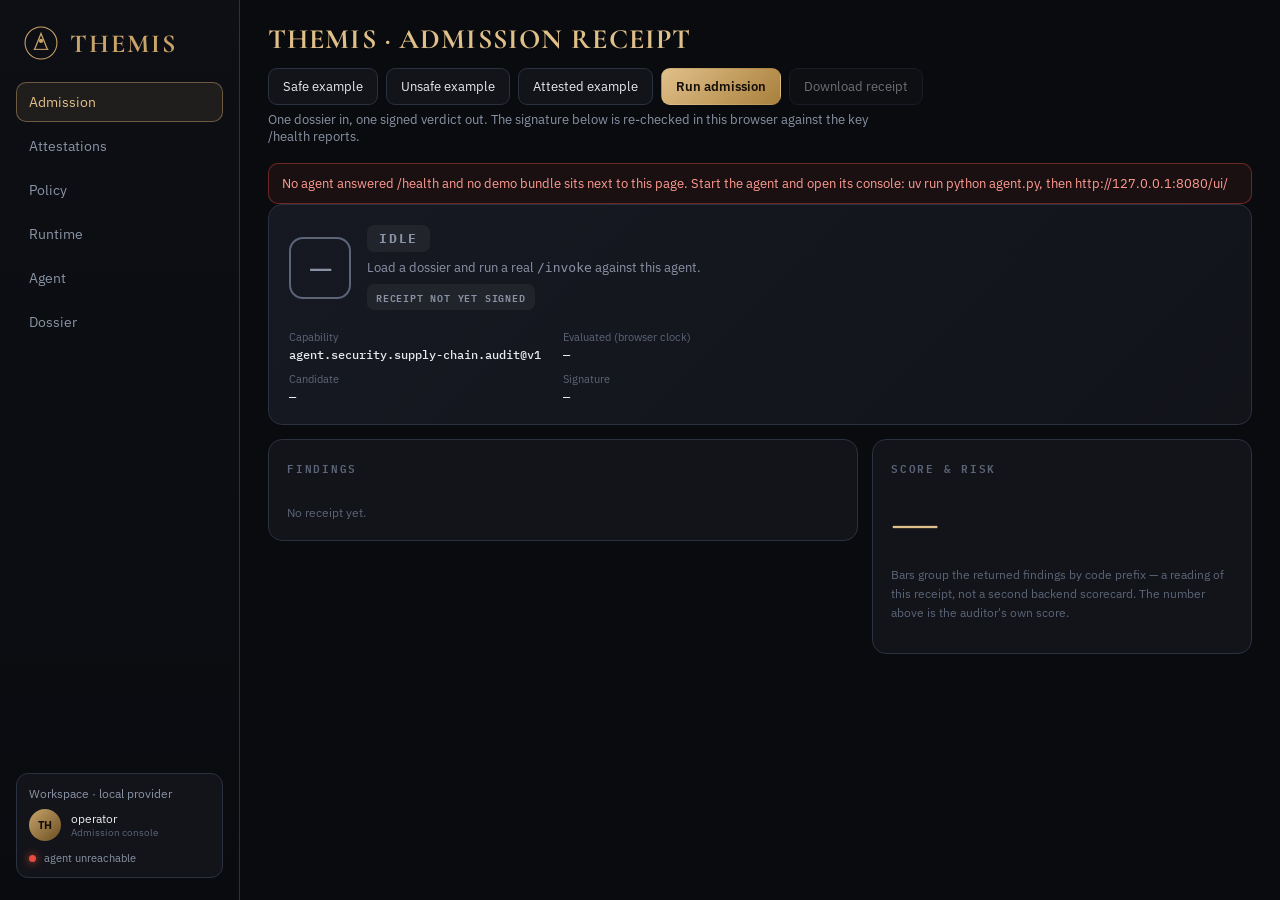
==== ui/index.html @ a74dbf5e "chore(satellite): sync themis from aicom monorepo Auto-generated by scripts/mirror_satellites.sh" ====
<!DOCTYPE html>
<html lang="en">
<head>
<meta charset="UTF-8"/>
<meta name="viewport" content="width=device-width, initial-scale=1.0"/>
<title>THEMIS — Admission console</title>
<meta name="description" content="Operator console for the THEMIS admission gate: run a real /invoke, re-verify the receipt signature in the browser, and read exactly what was cryptographically checked."/>
<link rel="preconnect" href="https://fonts.googleapis.com"/>
<link rel="preconnect" href="https://fonts.gstatic.com" crossorigin/>
<link href="https://fonts.googleapis.com/css2?family=Cormorant+Garamond:wght@600;700&family=IBM+Plex+Sans:wght@400;500;600&family=IBM+Plex+Mono:wght@400;500&display=swap" rel="stylesheet"/>
<style>
:root{
  --bg:#0a0b0f;--panel:#12141a;--panel2:#161922;--line:#2a3140;--ink:#e8eaef;--muted:#8a93a5;--faint:#5c6578;
  --gold:#c9a46a;--gold2:#e0c08a;--approve:#3ddc84;--review:#ffcc33;--reject:#e74c3c;--med:#f0a050;--info:#6fb4ff;
  --serif:"Cormorant Garamond",Georgia,serif;--sans:"IBM Plex Sans",system-ui,sans-serif;--mono:"IBM Plex Mono",ui-monospace,monospace;
}
*{box-sizing:border-box}
html,body{margin:0;height:100%;background:var(--bg);color:var(--ink);font-family:var(--sans)}
body{display:grid;grid-template-columns:240px 1fr;min-height:100vh}
a{color:var(--gold2);text-decoration:none}
button,select,textarea,input{font:inherit}
:focus-visible{outline:2px solid var(--gold2);outline-offset:2px;border-radius:6px}

/* ── sidebar ── */
.side{border-right:1px solid var(--line);background:linear-gradient(180deg,#0d0f14,#0a0b0f);padding:22px 16px;display:flex;flex-direction:column;gap:18px}
.brand{display:flex;align-items:center;gap:12px;padding:4px 8px}
.brand svg{width:34px;height:34px}
.brand b{font-family:var(--serif);font-size:26px;letter-spacing:.08em;color:var(--gold);font-weight:700}
.nav{display:flex;flex-direction:column;gap:4px}
.nav button{display:flex;align-items:center;gap:10px;padding:10px 12px;border-radius:10px;color:var(--muted);
  font-size:14px;border:1px solid transparent;background:none;cursor:pointer;text-align:left;width:100%;transition:.15s}
.nav button:hover{background:rgba(201,164,106,.06);color:var(--ink)}
.nav button[aria-current=page]{border-color:rgba(201,164,106,.45);background:rgba(201,164,106,.1);color:var(--gold2)}
.nav button .n{margin-left:auto;font:500 10px var(--mono);color:var(--faint)}
.nav button[aria-current=page] .n{color:var(--gold)}
.side-foot{margin-top:auto;padding:12px;border:1px solid var(--line);border-radius:12px;background:var(--panel)}
.side-foot .ws{font-size:12px;color:var(--muted);margin-bottom:8px}
.side-foot .user{display:flex;align-items:center;gap:10px}
.avatar{width:32px;height:32px;border-radius:50%;background:linear-gradient(135deg,var(--gold),#6a4e22);display:grid;place-items:center;font-size:11px;font-weight:700;color:#120e08}
.user-meta{font-size:12px}.user-meta small{display:block;color:var(--faint)}
.status{display:flex;align-items:center;gap:8px;margin-top:10px;font-size:11px;color:var(--muted)}
.dot{width:7px;height:7px;border-radius:50%;background:var(--faint);flex:none}
.dot.ok{background:var(--approve);box-shadow:0 0 8px var(--approve)}
.dot.bad{background:var(--reject);box-shadow:0 0 8px var(--reject)}

/* ── main ── */
.main{padding:22px 28px 40px;overflow:auto}
.top{display:flex;justify-content:space-between;align-items:center;gap:12px;margin-bottom:6px;flex-wrap:wrap}
.top h1{margin:0;font-family:var(--serif);font-size:28px;letter-spacing:.04em;color:var(--gold2);font-weight:700}
.lede{margin:0 0 18px;color:var(--muted);font-size:13px;max-width:78ch}
.actions{display:flex;gap:8px;flex-wrap:wrap}
.btn{padding:9px 14px;border-radius:9px;border:1px solid var(--line);background:var(--panel);color:var(--ink);
  font-size:13px;cursor:pointer;transition:.15s}
.btn:hover:not(:disabled){border-color:rgba(201,164,106,.5);background:var(--panel2)}
.btn:disabled{opacity:.45;cursor:not-allowed}
.btn-gold{background:linear-gradient(135deg,var(--gold2),#a9803c);border-color:transparent;color:#140f07;font-weight:600}
.btn-gold:hover:not(:disabled){box-shadow:0 4px 18px rgba(201,164,106,.28)}
.btn.sm{padding:5px 9px;font:500 11px var(--mono);letter-spacing:.04em}

.view[hidden]{display:none}
.grid{display:grid;grid-template-columns:1fr 380px;gap:14px;align-items:start}
.card{border:1px solid var(--line);border-radius:14px;background:var(--panel);padding:18px}
.card h2{margin:0 0 14px;font:600 11px var(--mono);letter-spacing:.16em;text-transform:uppercase;color:var(--faint)}
.card.span{grid-column:1/-1}
.hint{color:var(--faint);font-size:12px;line-height:1.6}
.hint code{font-family:var(--mono);color:var(--gold)}

/* verdict hero */
.receipt{grid-column:1/-1;border:1px solid var(--line);border-radius:14px;background:linear-gradient(135deg,var(--panel2),var(--panel));padding:20px;
  display:flex;justify-content:space-between;gap:20px;flex-wrap:wrap}
.verdict{display:flex;align-items:center;gap:16px}
.shield{width:62px;height:62px;border-radius:14px;border:2px solid var(--faint);display:grid;place-items:center;
  font-size:30px;color:var(--muted);flex:none}
.badge{display:inline-block;padding:5px 12px;border-radius:7px;font:700 13px var(--mono);letter-spacing:.14em;
  background:rgba(255,255,255,.05);color:var(--muted)}
.vsub{margin-top:7px;color:var(--muted);font-size:13px;max-width:52ch}
.meta{display:grid;grid-template-columns:repeat(2,minmax(160px,1fr));gap:10px 22px;font-size:11px;color:var(--faint);align-content:center}
.meta b{display:block;font:500 12px var(--mono);color:var(--ink);margin-top:3px;word-break:break-all}
.sigchip{display:inline-flex;align-items:center;gap:6px;padding:4px 9px;border-radius:7px;font:600 10px var(--mono);letter-spacing:.08em;margin-top:8px}
.sigchip.ok{background:rgba(61,220,132,.12);color:var(--approve)}
.sigchip.wait{background:rgba(111,180,255,.12);color:var(--info)}
.sigchip.na{background:rgba(255,255,255,.05);color:var(--muted)}
.sigchip.bad{background:rgba(231,76,60,.14);color:var(--reject)}

/* findings */
.sevbar{display:flex;gap:6px;flex-wrap:wrap;margin-bottom:12px}
.pill{font:600 10px var(--mono);letter-spacing:.08em;padding:4px 8px;border-radius:6px;background:rgba(255,255,255,.05);color:var(--muted)}
.pill.critical{background:rgba(231,76,60,.14);color:#ff8d80}
.pill.high{background:rgba(240,160,80,.14);color:var(--med)}
.pill.medium{background:rgba(255,204,51,.13);color:var(--review)}
.pill.low{background:rgba(111,180,255,.12);color:var(--info)}
.findings{display:flex;flex-direction:column;gap:9px;max-height:430px;overflow:auto}
.finding{border:1px solid var(--line);border-left-width:3px;border-radius:10px;padding:11px 13px;background:var(--panel2)}
.finding.critical{border-left-color:var(--reject)}
.finding.high{border-left-color:var(--med)}
.finding.medium{border-left-color:var(--review)}
.finding.low{border-left-color:var(--info)}
.finding .row{display:flex;justify-content:space-between;align-items:center;gap:10px;margin-bottom:5px}
.finding .code{font:600 12px var(--mono);color:var(--ink)}
.finding .sev{font:600 9px var(--mono);letter-spacing:.12em;padding:3px 7px;border-radius:5px}
.finding.critical .sev{background:rgba(231,76,60,.16);color:#ff8d80}
.finding.high .sev{background:rgba(240,160,80,.16);color:var(--med)}
.finding.medium .sev{background:rgba(255,204,51,.14);color:var(--review)}
.finding.low .sev{background:rgba(111,180,255,.14);color:var(--info)}
.finding p{margin:0;color:var(--muted);font-size:13px}
.finding .rem{margin-top:7px;font-size:12.5px;color:var(--ink)}
.finding .rem b{display:block;font:600 9px var(--mono);letter-spacing:.12em;color:var(--gold);margin-bottom:2px}
.finding .asi{display:flex;gap:5px;flex-wrap:wrap;margin-top:8px}
.finding .asi span{font:500 9px var(--mono);padding:3px 6px;border-radius:5px;background:rgba(255,85,119,.1);color:#ff8fa6}

/* score */
.big{font-family:var(--serif);font-size:58px;line-height:1;color:var(--gold2)}
.tier{margin:6px 0 16px;font-size:13px;color:var(--muted)}
.bar-row{margin-bottom:11px}
.bar-row .lab{display:flex;justify-content:space-between;font-size:11.5px;color:var(--muted);margin-bottom:5px}
.track{height:5px;border-radius:3px;background:rgba(255,255,255,.06);overflow:hidden}
.fill{height:100%;background:linear-gradient(90deg,var(--gold),var(--gold2))}

/* proof matrix */
.proof{display:flex;flex-direction:column;gap:2px}
.prow{display:grid;grid-template-columns:1fr auto;gap:14px;align-items:center;padding:11px 2px;border-bottom:1px solid rgba(255,255,255,.05)}
.prow:last-child{border-bottom:0}
.prow .k{font-size:13px}
.prow .k small{display:block;color:var(--faint);font-size:11.5px;margin-top:2px;max-width:60ch}
.prow .v{font:600 12px var(--mono);text-align:right;white-space:nowrap}
.v.yes{color:var(--approve)} .v.no{color:var(--reject)} .v.na{color:var(--faint)} .v.num{color:var(--ink)}
.digest{display:flex;align-items:center;gap:8px;margin-top:14px;padding:10px 12px;border:1px solid var(--line);
  border-radius:10px;background:var(--panel2)}
.digest code{flex:1;min-width:0;font:500 11px var(--mono);color:var(--gold2);overflow:hidden;text-overflow:ellipsis;white-space:nowrap}

/* tables */
table{width:100%;border-collapse:collapse;font-size:13px}
th,td{text-align:left;padding:9px 10px;border-bottom:1px solid rgba(255,255,255,.05)}
th{font:600 9.5px var(--mono);letter-spacing:.14em;text-transform:uppercase;color:var(--faint)}
td.mono{font-family:var(--mono);font-size:12px}
td.right{text-align:right;font-family:var(--mono);font-size:12px}
tr:last-child td{border-bottom:0}
.ok{color:var(--approve)} .warn{color:var(--review)} .bad{color:var(--reject)} .dim{color:var(--faint)}

/* composer */
textarea{width:100%;min-height:340px;resize:vertical;border:1px solid var(--line);border-radius:10px;
  background:#0b0d12;color:var(--ink);font-family:var(--mono);font-size:12px;line-height:1.55;padding:12px}
.row2{display:flex;gap:10px;align-items:center;flex-wrap:wrap;margin-top:10px}
pre.out{margin:0;padding:12px;border-radius:10px;border:1px solid var(--line);background:#0b0d12;
  font-family:var(--mono);font-size:11.5px;line-height:1.6;color:var(--muted);overflow:auto;max-height:300px;white-space:pre-wrap;word-break:break-all}
.err{margin-top:14px;padding:11px 13px;border:1px solid rgba(231,76,60,.4);border-radius:10px;
  background:rgba(231,76,60,.08);color:#ff9c92;font-size:13px}
.demo{margin-bottom:14px;padding:11px 13px;border:1px solid rgba(201,164,106,.4);border-radius:10px;
  background:rgba(201,164,106,.07);color:var(--gold2);font-size:13px;line-height:1.6}
.demo b{color:var(--gold)}
.demo code{font-family:var(--mono);font-size:12px}
select{padding:8px 10px;border-radius:9px;border:1px solid var(--line);background:var(--panel);color:var(--ink);font-size:13px}
.kbd{font:500 10px var(--mono);border:1px solid var(--line);border-radius:5px;padding:2px 5px;color:var(--faint)}

@media(max-width:1100px){ .grid{grid-template-columns:1fr} }
@media(max-width:820px){
  body{grid-template-columns:1fr}
  .side{flex-direction:row;align-items:center;flex-wrap:wrap;border-right:0;border-bottom:1px solid var(--line);padding:12px}
  .nav{flex-direction:row;flex-wrap:wrap;gap:4px}
  .nav button{padding:8px 10px;font-size:12.5px}
  .nav button .n{display:none}
  .side-foot{margin:0;width:100%}
  .main{padding:16px}
  .meta{grid-template-columns:1fr}
}
</style>
</head>
<body>
<aside class="side">
  <div class="brand">
    <svg viewBox="0 0 64 64" aria-hidden="true">
      <circle cx="32" cy="32" r="30" fill="none" stroke="#c9a46a" stroke-width="2"/>
      <path d="M20 44 L32 14 L44 44" fill="none" stroke="#c9a46a" stroke-width="2.5"/>
      <circle cx="32" cy="28" r="4" fill="#c9a46a"/>
      <path d="M18 44 H46" stroke="#c9a46a" stroke-width="2"/>
    </svg>
    <b>THEMIS</b>
  </div>
  <!-- Every entry below is backed by data this agent actually returns. -->
  <nav class="nav" id="nav" aria-label="Console sections">
    <button type="button" data-view="admission" aria-current="page">Admission<span class="n" id="n-admission"></span></button>
    <button type="button" data-view="attestations">Attestations<span class="n" id="n-attest"></span></button>
    <button type="button" data-view="policy">Policy<span class="n" id="n-policy"></span></button>
    <button type="button" data-view="runtime">Runtime<span class="n" id="n-runtime"></span></button>
    <button type="button" data-view="agent">Agent<span class="n" id="n-agent"></span></button>
    <button type="button" data-view="dossier">Dossier</button>
  </nav>
  <div class="side-foot">
    <div class="ws">Workspace · local provider</div>
    <div class="user">
      <div class="avatar">TH</div>
      <div class="user-meta">operator<small>Admission console</small></div>
    </div>
    <div class="status"><span class="dot" id="health-dot"></span><span id="health-label">checking…</span></div>
  </div>
</aside>

<main class="main">
  <div class="top">
    <h1 id="view-title">THEMIS · ADMISSION RECEIPT</h1>
    <div class="actions">
      <button class="btn" id="btn-safe" type="button">Safe example</button>
      <button class="btn" id="btn-unsafe" type="button">Unsafe example</button>
      <button class="btn" id="btn-attested" type="button">Attested example</button>
      <button class="btn btn-gold" id="btn-run" type="button">Run admission</button>
      <button class="btn" id="btn-dl" type="button" disabled>Download receipt</button>
    </div>
  </div>
  <p class="lede" id="view-lede"></p>
  <div class="demo" id="demo" hidden></div>
  <div class="err" id="err" hidden></div>

  <!-- ─────────── admission ─────────── -->
  <section class="view grid" id="view-admission">
    <div class="receipt">
      <div class="verdict">
        <div class="shield" id="shield">—</div>
        <div>
          <div class="badge" id="decision-badge">IDLE</div>
          <div class="vsub" id="subtitle">Load a dossier and run a real <code>/invoke</code> against this agent.</div>
          <div class="sigchip na" id="sigchip">RECEIPT NOT YET SIGNED</div>
        </div>
      </div>
      <div class="meta">
        <div>Capability<b id="m-cap">agent.security.supply-chain.audit@v1</b></div>
        <div>Evaluated (browser clock)<b id="m-ts">—</b></div>
        <div>Candidate<b id="m-cand">—</b></div>
        <div>Signature<b id="m-sig">—</b></div>
      </div>
    </div>
    <section class="card">
      <h2>Findings</h2>
      <div class="sevbar" id="sevbar"></div>
      <div class="findings" id="findings"><div class="hint">No receipt yet.</div></div>
    </section>
    <section class="card">
      <h2>Score &amp; risk</h2>
      <div class="big" id="score">—</div>
      <div class="tier" id="tier"></div>
      <div class="bars" id="bars"></div>
      <p class="hint">Bars group the returned findings by code prefix — a reading of this receipt, not a second
        backend scorecard. The number above is the auditor's own score.</p>
    </section>
  </section>

  <!-- ─────────── attestations ─────────── -->
  <section class="view grid" id="view-attestations" hidden>
    <section class="card span">
      <h2>What was cryptographically verified</h2>
      <div class="proof" id="proof"><div class="hint">Run admission to populate.</div></div>
      <div class="digest" id="digest-row" hidden>
        <span class="hint" style="white-space:nowrap">declaration digest</span>
        <code id="perm-digest">—</code>
        <span class="pill" id="digest-match"></span>
        <button class="btn sm" id="btn-copy-digest" type="button">COPY</button>
      </div>
    </section>
    <section class="card span">
      <h2>Proof vs prose</h2>
      <p class="hint">
        A URL is a claim. A URL with a digest identifies an artifact. A URL with a digest <em>and</em> a signature is
        a claim someone put their key behind — the only one of the three this gate can check without fetching
        anything. Unsigned evidence and an unsigned permission declaration are declarations, and this panel says so
        rather than rendering them as green ticks.
      </p>
      <table id="evidence-table"><thead><tr><th>Evidence kind</th><th>Digest-bound</th><th>Attested</th><th>Issuer</th></tr></thead><tbody></tbody></table>
    </section>
  </section>

  <!-- ─────────── policy ─────────── -->
  <section class="view grid" id="view-policy" hidden>
    <section class="card span">
      <h2>Effective procurement policy</h2>
      <p class="hint">Read from the dossier you submitted — this is the buyer's policy the verdict was measured
        against, not a server-side default.</p>
      <table id="policy-table"><thead><tr><th>Requirement</th><th>Value</th><th>Outcome</th></tr></thead><tbody></tbody></table>
    </section>
    <section class="card span">
      <h2>Declared permissions</h2>
      <table id="perm-table"><thead><tr><th>Permission</th><th>Declared</th><th>Contradicted at runtime</th></tr></thead><tbody></tbody></table>
    </section>
  </section>

  <!-- ─────────── runtime ─────────── -->
  <section class="view grid" id="view-runtime" hidden>
    <section class="card">
      <h2>Metis advisory</h2>
      <div class="proof" id="metis-proof"><div class="hint">No verdict yet.</div></div>
      <div class="row2">
        <button class="btn sm" id="btn-poll" type="button" disabled>POLL NOW</button>
        <span class="hint" id="poll-note">A pending job is polled automatically until it settles.</span>
      </div>
    </section>
    <section class="card">
      <h2>Observer statement builder</h2>
      <p class="hint">The exact canonical bytes an observer signs to contradict one declared permission. Bound to
        the declaration digest, so a fixed declaration retires old reports.</p>
      <div class="row2">
        <select id="violation-permission" aria-label="Permission to contradict"></select>
        <button class="btn sm" id="btn-copy-statement" type="button">COPY BYTES</button>
      </div>
      <pre class="out" id="violation-statement">Run admission first.</pre>
    </section>
  </section>

  <!-- ─────────── agent ─────────── -->
  <section class="view grid" id="view-agent" hidden>
    <section class="card span">
      <h2>Provider identity and runtime</h2>
      <div class="proof" id="agent-proof"><div class="hint">Loading /health…</div></div>
    </section>
  </section>

  <!-- ─────────── dossier ─────────── -->
  <section class="view grid" id="view-dossier" hidden>
    <section class="card">
      <h2>Invoke envelope</h2>
      <textarea id="payload" spellcheck="false" aria-label="Invoke envelope JSON"></textarea>
      <div class="row2">
        <button class="btn btn-gold" id="btn-run2" type="button">Evaluate</button>
        <span class="hint">POST same-origin <code>/invoke</code> · <span class="kbd">⌘/Ctrl + Enter</span></span>
      </div>
    </section>
    <section class="card">
      <h2>Raw receipt</h2>
      <pre class="out" id="raw">Nothing submitted yet.</pre>
    </section>
  </section>
</main>

<script>
const $ = (id) => document.getElementById(id);
const state = { result: null, raw: null, sig: null, sent: null, health: null, digest: null,
                pollTimer: null, literalResult: null, literalSent: null, demo: null };

const PERMISSIONS = [
  "execute_code", "access_secrets", "spend_money",
  "write_external_systems", "unrestricted_network", "read_personal_data",
];
const SEV_W = { critical: 40, high: 22, medium: 10, low: 4 };
const SEV_ORDER = ["critical", "high", "medium", "low"];
const AREA = {
  transport: "Security controls", schema: "Security controls", identity: "Security controls",
  permissions: "Safety controls", data: "Safety controls",
  evidence: "Evidence & transparency", verification: "Evidence & transparency",
  economy: "Operational controls", policy: "Operational controls",
};

const VIEWS = {
  admission: ["THEMIS · ADMISSION RECEIPT", "One dossier in, one signed verdict out. The signature below is re-checked in this browser against the key /health reports."],
  attestations: ["ATTESTATIONS", "What the gate verified with cryptography, separated from what the candidate merely declared."],
  policy: ["POLICY", "The buyer's procurement policy carried in the dossier, and how the candidate measured against it."],
  runtime: ["RUNTIME", "Asynchronous Metis advisory, and the statement an observer signs when a declaration turns out to be false."],
  agent: ["AGENT", "Provider identity, Metis wiring, and whether this deployment can safely run more than one replica."],
  dossier: ["DOSSIER", "The exact envelope POSTed to /invoke, and the raw receipt it returned."],
};

/* ── canonical JSON, matching the signer's json.dumps(sort_keys, separators=(',',':')) ──
   Numbers are kept as the literal text they arrived as. Python prints a float
   as 20.0 where JSON.stringify prints 20, and re-canonicalising through
   JSON.parse loses exactly that distinction — which is enough to make a
   perfectly valid signature look broken. */
function num(literal) { return { __n: literal }; }

function canonical(value) {
  if (value === null || typeof value === "boolean" || typeof value === "number") return JSON.stringify(value);
  if (typeof value === "string") return JSON.stringify(value);
  if (Array.isArray(value)) return "[" + value.map(canonical).join(",") + "]";
  if (typeof value === "object" && typeof value.__n === "string") return value.__n;
  const keys = Object.keys(value).sort();
  return "{" + keys.map((k) => JSON.stringify(k) + ":" + canonical(value[k])).join(",") + "}";
}

/* Minimal JSON reader that preserves number literals; everything else behaves
   like JSON.parse. Used only for signature re-checking. */
function parseKeepNumbers(text) {
  let i = 0;
  const ws = () => { while (i < text.length && " \t\n\r".includes(text[i])) i++; };
  const fail = (what) => { throw new SyntaxError(`${what} at ${i}`); };
  function value() {
    ws();
    const c = text[i];
    if (c === "{") {
      i++; const out = {}; ws();
      if (text[i] === "}") { i++; return out; }
      for (;;) {
        ws();
        if (text[i] !== '"') fail("expected key");
        const key = string();
        ws();
        if (text[i] !== ":") fail("expected colon");
        i++;
        out[key] = value();
        ws();
        if (text[i] === ",") { i++; continue; }
        if (text[i] === "}") { i++; return out; }
        fail("expected , or }");
      }
    }
    if (c === "[") {
      i++; const out = []; ws();
      if (text[i] === "]") { i++; return out; }
      for (;;) {
        out.push(value());
        ws();
        if (text[i] === ",") { i++; continue; }
        if (text[i] === "]") { i++; return out; }
        fail("expected , or ]");
      }
    }
    if (c === '"') return string();
    if (text.startsWith("true", i)) { i += 4; return true; }
    if (text.startsWith("false", i)) { i += 5; return false; }
    if (text.startsWith("null", i)) { i += 4; return null; }
    const start = i;
    if (text[i] === "-") i++;
    while (i < text.length && "0123456789.eE+-".includes(text[i])) i++;
    if (i === start) fail("unexpected token");
    return num(text.slice(start, i));
  }
  function string() {
    const start = i;
    i++;
    while (i < text.length) {
      if (text[i] === "\\") { i += 2; continue; }
      if (text[i] === '"') { i++; return JSON.parse(text.slice(start, i)); }
      i++;
    }
    fail("unterminated string");
  }
  const out = value();
  ws();
  if (i !== text.length) fail("trailing data");
  return out;
}

async function sha256Hex(text) {
  const digest = await crypto.subtle.digest("SHA-256", new TextEncoder().encode(text));
  return [...new Uint8Array(digest)].map((b) => b.toString(16).padStart(2, "0")).join("");
}

function b64ToBytes(value) {
  const raw = atob(value);
  return Uint8Array.from(raw, (c) => c.charCodeAt(0));
}

/* Re-check the receipt the way the Hub does: Ed25519 over the canonical
   {capability_id, product_id, input_sha256, result}. A browser without Ed25519
   in WebCrypto says so instead of showing a scary red state. */
async function verifyReceipt() {
  const chip = $("sigchip");
  const setChip = (cls, text) => { chip.className = "sigchip " + cls; chip.textContent = text; };
  if (!state.sig || !state.literalSent || !state.literalResult || !state.health?.provider_pubkey) {
    setChip("na", "RECEIPT NOT YET SIGNED");
    return;
  }
  setChip("wait", "RE-CHECKING SIGNATURE…");
  try {
    const inputSha = await sha256Hex(canonical(state.literalSent.input));
    const message = canonical({
      capability_id: state.sent.capability_id,
      product_id: state.sent.product_id,
      input_sha256: inputSha,
      result: state.literalResult,
    });
    const key = await crypto.subtle.importKey(
      "raw", b64ToBytes(state.health.provider_pubkey), { name: "Ed25519" }, false, ["verify"]
    );
    const ok = await crypto.subtle.verify(
      "Ed25519", key, b64ToBytes(state.sig), new TextEncoder().encode(message)
    );
    if (ok) setChip("ok", "SIGNATURE VERIFIED IN BROWSER");
    else setChip("bad", "SIGNATURE DID NOT VERIFY");
  } catch (e) {
    setChip("na", "LOCAL RE-CHECK UNAVAILABLE");
  }
}

/* ── rendering ── */
function tone(decision) {
  if (decision === "approve") return { color: "var(--approve)", mark: "✓" };
  if (decision === "review") return { color: "var(--review)", mark: "?" };
  if (decision === "reject") return { color: "var(--reject)", mark: "✕" };
  return { color: "var(--muted)", mark: "—" };
}

function row(parent, label, value, cls, note) {
  const el = document.createElement("div");
  el.className = "prow";
  const k = document.createElement("div");
  k.className = "k";
  k.textContent = label;
  if (note) { const s = document.createElement("small"); s.textContent = note; k.appendChild(s); }
  const v = document.createElement("div");
  v.className = "v " + (cls || "num");
  v.textContent = value;
  el.append(k, v);
  parent.appendChild(el);
  return el;
}

function clear(node) { while (node.firstChild) node.removeChild(node.firstChild); }

function renderFindings(findings) {
  const counts = Object.fromEntries(SEV_ORDER.map((s) => [s, 0]));
  for (const f of findings) counts[f.severity] = (counts[f.severity] || 0) + 1;
  const bar = $("sevbar");
  clear(bar);
  const total = document.createElement("span");
  total.className = "pill";
  total.textContent = findings.length ? `${findings.length} TOTAL` : "NO FINDINGS";
  bar.appendChild(total);
  for (const sev of SEV_ORDER) {
    if (!counts[sev]) continue;
    const p = document.createElement("span");
    p.className = "pill " + sev;
    p.textContent = `${counts[sev]} ${sev.toUpperCase()}`;
    bar.appendChild(p);
  }

  const host = $("findings");
  clear(host);
  if (!findings.length) {
    const hint = document.createElement("div");
    hint.className = "hint";
    hint.textContent = "Clean dossier — deterministic policy satisfied.";
    host.appendChild(hint);
    return;
  }
  for (const f of findings) {
    const el = document.createElement("div");
    el.className = "finding " + (f.severity || "low");
    const head = document.createElement("div");
    head.className = "row";
    const code = document.createElement("span");
    code.className = "code";
    code.textContent = f.code || "";
    const sev = document.createElement("span");
    sev.className = "sev";
    sev.textContent = String(f.severity || "").toUpperCase();
    head.append(code, sev);
    const msg = document.createElement("p");
    msg.textContent = f.message || "";
    el.append(head, msg);
    if (f.remediation) {
      const rem = document.createElement("div");
      rem.className = "rem";
      const b = document.createElement("b");
      b.textContent = "REMEDIATION";
      rem.append(b, document.createTextNode(f.remediation));
      el.appendChild(rem);
    }
    if (Array.isArray(f.owasp) && f.owasp.length) {
      const asi = document.createElement("div");
      asi.className = "asi";
      for (const code of f.owasp) {
        const s = document.createElement("span");
        s.textContent = code;
        asi.appendChild(s);
      }
      el.appendChild(asi);
    }
    host.appendChild(el);
  }
}

function renderBars(findings) {
  const caps = { "Security controls": 40, "Safety controls": 30, "Evidence & transparency": 20, "Operational controls": 10 };
  const lost = Object.fromEntries(Object.keys(caps).map((k) => [k, 0]));
  for (const f of findings) {
    const area = AREA[String(f.code || "").split(".")[0]] || "Operational controls";
    lost[area] += SEV_W[f.severity] || 4;
  }
  const host = $("bars");
  clear(host);
  for (const [label, cap] of Object.entries(caps)) {
    const score = Math.max(0, cap - lost[label]);
    const wrap = document.createElement("div");
    wrap.className = "bar-row";
    const lab = document.createElement("div");
    lab.className = "lab";
    const l = document.createElement("span"); l.textContent = label;
    const n = document.createElement("span"); n.textContent = `${score}/${cap}`;
    lab.append(l, n);
    const track = document.createElement("div");
    track.className = "track";
    const fill = document.createElement("div");
    fill.className = "fill";
    fill.style.width = Math.round((score / cap) * 100) + "%";
    track.appendChild(fill);
    wrap.append(lab, track);
    host.appendChild(wrap);
  }
}

async function renderAttestations() {
  const host = $("proof");
  clear(host);
  const a = state.result?.attestations;
  if (!a) {
    const hint = document.createElement("div");
    hint.className = "hint";
    hint.textContent = "This receipt carries no attestation block — the agent predates it.";
    host.appendChild(hint);
    $("digest-row").hidden = true;
    return;
  }
  const declared = a.evidence_declared || 0;
  const verified = a.evidence_verified || 0;
  row(host, "Evidence references declared", String(declared), "num");
  row(host, "Evidence attestations verified", `${verified} / ${declared}`,
      verified ? "yes" : (declared ? "no" : "na"),
      verified ? "Signed over {kind, sha256, statement, url} and checked offline." :
                 "Nothing was signed — these are references, not proof.");
  row(host, "Counted toward the evidence floor", (a.evidence_counted_kinds || []).join(", ") || "none",
      (a.evidence_counted_kinds || []).length ? "yes" : "no",
      "Only digest-bound artifacts count; decorative links do not.");
  row(host, "Independent issuer", a.evidence_independently_attested ? "yes" : "no",
      a.evidence_independently_attested ? "yes" : "na",
      "An issuer other than the candidate's own provider key.");
  row(host, "Permission declaration signed", a.permissions_signed ? "yes" : "no",
      a.permissions_signed ? "yes" : "na",
      a.permissions_signed ? "" : "Unsigned: the publisher can still deny it later.");
  if (a.permissions_signed) {
    row(host, "Declaration signature valid", a.permissions_signature_valid ? "yes" : "no",
        a.permissions_signature_valid ? "yes" : "no");
    row(host, "Bound to provider_pubkey", a.permissions_bound_to_provider_key ? "yes" : "no",
        a.permissions_bound_to_provider_key ? "yes" : "no",
        "Signed by the same identity the manifest publishes.");
  }
  const contradicting = a.runtime_violations_contradicting || [];
  row(host, "Runtime reports verified", String(a.runtime_violations_verified || 0),
      a.runtime_violations_verified ? "no" : "na");
  row(host, "Declaration contradicted", contradicting.join(", ") || "no",
      contradicting.length ? "no" : "yes",
      contradicting.length ? "Independent observers reported behaviour the declaration denies." :
                             "No observer has contradicted this declaration.");

  /* The digest is also a self-check on this panel's canonicalizer. */
  $("digest-row").hidden = false;
  $("perm-digest").textContent = a.permissions_sha256 || "—";
  const match = $("digest-match");
  const perms = state.sent?.input?.permissions || {};
  const full = Object.fromEntries([...PERMISSIONS, "human_approval_for_high_impact"]
    .map((name) => [name, Boolean(perms[name])]));
  state.digest = await sha256Hex(canonical(full));
  if (!a.permissions_sha256) { match.textContent = ""; match.className = "pill"; }
  else if (state.digest === a.permissions_sha256) { match.textContent = "MATCHES RECEIPT"; match.className = "pill low"; }
  else { match.textContent = "LOCAL DIGEST DIFFERS"; match.className = "pill critical"; }

  const body = $("evidence-table").querySelector("tbody");
  clear(body);
  const items = state.sent?.input?.evidence || [];
  if (!items.length) {
    const tr = document.createElement("tr");
    const td = document.createElement("td");
    td.colSpan = 4; td.className = "dim"; td.textContent = "No evidence submitted.";
    tr.appendChild(td); body.appendChild(tr);
  }
  for (const item of items) {
    const tr = document.createElement("tr");
    const cells = [
      [item.kind || "—", "mono"],
      [item.sha256 ? "yes" : "no", item.sha256 ? "ok" : "bad"],
      [item.attestation ? "yes" : "no", item.attestation ? "ok" : "warn"],
      [item.attestation ? `${String(item.attestation.issuer).slice(0, 14)}…` : "—", "mono dim"],
    ];
    for (const [text, cls] of cells) {
      const td = document.createElement("td");
      td.className = cls;
      td.textContent = text;
      tr.appendChild(td);
    }
    body.appendChild(tr);
  }
}

function renderPolicy() {
  const body = $("policy-table").querySelector("tbody");
  clear(body);
  const policy = state.sent?.input?.policy || {};
  const result = state.result || {};
  const codes = new Set((result.findings || []).map((f) => f.code));
  const rows = [
    ["Minimum score", policy.minimum_score ?? 80,
      result.score === undefined ? "" : (result.score >= (policy.minimum_score ?? 80) ? "met" : "below floor")],
    ["Minimum evidence types", policy.minimum_evidence_count ?? 2,
      codes.has("evidence.insufficient") ? "not met" : "met"],
    ["Max price per call (USD)", policy.max_price_per_call_usd ?? "—",
      codes.has("economy.unit_price_exceeds_policy") ? "exceeded" : "met"],
    ["Max monthly cost (USD)", policy.max_monthly_cost_usd ?? "—",
      codes.has("economy.monthly_cost_exceeds_budget") ? "exceeded" : "met"],
    ["Require HTTPS", policy.require_https === false ? "no" : "yes",
      codes.has("transport.https_required") || codes.has("transport.invoke_url_invalid") ? "violated" : "met"],
    ["Require provider key", policy.require_provider_key === false ? "no" : "yes",
      codes.has("identity.provider_key_invalid") ? "violated" : "met"],
    ["Require Metis declaration", policy.require_metis_declaration ? "yes" : "no",
      codes.has("verification.metis_not_declared") ? "violated" : "met"],
    ["Require evidence digests", policy.require_evidence_digests === false ? "no" : "yes (default)", ""],
    ["Require evidence attestation", policy.require_evidence_attestation ? "yes" : "no", ""],
    ["Require independent attestation", policy.require_independent_attestation ? "yes" : "no", ""],
    ["Require signed permissions", policy.require_permission_attestation ? "yes" : "no", ""],
    ["Observers needed to contradict", policy.runtime_violation_min_reporters ?? "2 (default)", ""],
    ["Approved publishers", (policy.approved_publishers || []).join(", ") || "any",
      codes.has("identity.publisher_not_approved") ? "not approved" : ""],
  ];
  for (const [label, value, outcome] of rows) {
    const tr = document.createElement("tr");
    const a = document.createElement("td"); a.textContent = label;
    const b = document.createElement("td"); b.className = "right"; b.textContent = String(value);
    const c = document.createElement("td");
    c.className = "right " + (/exceed|violated|not met|below|not approved/.test(outcome) ? "bad" : outcome ? "ok" : "dim");
    c.textContent = outcome || "—";
    tr.append(a, b, c);
    body.appendChild(tr);
  }

  const perms = $("perm-table").querySelector("tbody");
  clear(perms);
  const declared = state.sent?.input?.permissions || {};
  const contradicted = new Set(state.result?.attestations?.runtime_violations_contradicting || []);
  for (const name of [...PERMISSIONS, "human_approval_for_high_impact"]) {
    const tr = document.createElement("tr");
    const a = document.createElement("td"); a.className = "mono"; a.textContent = name;
    const b = document.createElement("td");
    b.className = "right " + (declared[name] ? "warn" : "dim");
    b.textContent = declared[name] ? "true" : "false";
    const c = document.createElement("td");
    c.className = "right " + (contradicted.has(name) ? "bad" : "dim");
    c.textContent = contradicted.has(name) ? "contradicted" : "—";
    tr.append(a, b, c);
    perms.appendChild(tr);
  }
}

function renderMetis() {
  const host = $("metis-proof");
  clear(host);
  const metis = state.result?.metis;
  if (!metis) {
    const hint = document.createElement("div");
    hint.className = "hint";
    hint.textContent = "No verdict yet.";
    host.appendChild(hint);
    $("btn-poll").disabled = true;
    return;
  }
  const status = String(metis.status || "—");
  const pending = status === "pending" || status === "running";
  row(host, "Status", status.toUpperCase(), pending ? "num" : (status === "completed" ? "yes" : "na"));
  if (metis.reason) row(host, "Reason", String(metis.reason), "na");
  if (metis.verification_id) row(host, "Verification id", String(metis.verification_id), "num");
  if (metis.verify_score !== undefined && metis.verify_score !== null) {
    row(host, "Verify score", String(metis.verify_score), "num");
  }
  if (metis.assessment_verified !== undefined) {
    row(host, "Assessment verified", metis.assessment_verified ? "yes" : "no",
        metis.assessment_verified ? "yes" : "no");
  }
  row(host, "Overrides the verdict", "never", "na",
      "Metis is advisory by construction — the signed decision stands on deterministic policy.");
  $("btn-poll").disabled = !metis.poll_url;
  $("poll-note").textContent = metis.poll_url
    ? (pending ? "Pending — polled automatically until it settles." : "Settled; poll again to re-read.")
    : "This verdict carries no poll URL (Metis was not requested or is not configured).";
  if (pending && metis.poll_url) schedulePoll(metis.poll_url);
}

function schedulePoll(url) {
  clearTimeout(state.pollTimer);
  state.pollTimer = setTimeout(() => pollMetis(url), 2500);
}

async function pollMetis(url) {
  try {
    const r = await fetch(url);
    const j = await r.json();
    const metis = j?.result?.metis;
    if (metis && state.result) {
      state.result.metis = metis;
      renderMetis();
      updateCounters();
    }
  } catch (_) { /* a poll failure is not a receipt failure */ }
}

async function renderViolationStatement() {
  const out = $("violation-statement");
  const select = $("violation-permission");
  if (!select.options.length) {
    for (const name of PERMISSIONS) {
      const option = document.createElement("option");
      option.value = name; option.textContent = name;
      select.appendChild(option);
    }
  }
  const digest = state.result?.attestations?.permissions_sha256 || state.digest;
  const candidate = state.sent?.input?.candidate;
  if (!digest || !candidate) { out.textContent = "Run admission first."; return; }
  out.textContent = canonical({
    capability_id: candidate.capability_id,
    permission: select.value,
    permissions_sha256: digest,
    product_id: candidate.product_id,
    statement: "aimarket.violation.v1",
  });
}

function renderAgent() {
  const host = $("agent-proof");
  clear(host);
  const h = state.health;
  if (!h) {
    const hint = document.createElement("div");
    hint.className = "hint";
    hint.textContent = "Agent unreachable.";
    host.appendChild(hint);
    return;
  }
  row(host, "Agent", `${h.agent} · ${h.kind}`, "num");
  row(host, "Capability", "agent.security.supply-chain.audit@v1", "num");
  row(host, "Provider public key", h.provider_pubkey || "—", "num",
      "The key this console re-checks every receipt against.");
  row(host, "Metis configured", h.metis_configured ? "yes" : "no", h.metis_configured ? "yes" : "na",
      h.metis_configured ? "" : "Advisory verification is off; verdicts are unaffected.");
  row(host, "Metis job store", String(h.metis_job_store || "—"), "num");
  row(host, "Safe behind a load balancer", h.metis_job_store_shared ? "yes" : "no",
      h.metis_job_store_shared ? "yes" : "no",
      h.metis_job_store_shared
        ? "Any replica can answer any poll."
        : "Per-process store: a poll routed to another replica would 404. Set METIS_JOB_DB for a shared store.");
}

function updateCounters() {
  const r = state.result;
  $("n-admission").textContent = r ? String((r.findings || []).length) : "";
  const a = r?.attestations;
  $("n-attest").textContent = a ? `${a.evidence_verified || 0}/${a.evidence_declared || 0}` : "";
  $("n-policy").textContent = r ? String(r.score ?? "") : "";
  $("n-runtime").textContent = r?.metis?.status ? String(r.metis.status).slice(0, 4) : "";
  $("n-agent").textContent = state.health ? (state.health.metis_job_store_shared ? "ha" : "1×") : "";
}

async function renderAll() {
  const r = state.result;
  if (!r) return;
  const t = tone(r.decision);
  $("shield").textContent = t.mark;
  $("shield").style.color = t.color;
  $("shield").style.borderColor = t.color;
  const badge = $("decision-badge");
  badge.textContent = String(r.decision || "—").toUpperCase();
  badge.style.background = `color-mix(in srgb, ${t.color} 18%, transparent)`;
  badge.style.color = t.color;
  $("subtitle").textContent = r.decision === "approve"
    ? "Signed approve — the candidate may proceed toward listing; publishing stays an explicit operator action."
    : r.decision === "review"
      ? "Signed review — route to a human queue; Metis may advise but never decides."
      : "Signed reject — fail closed. Nothing is listed.";
  $("score").textContent = `${r.score ?? "—"}/100`;
  const tier = $("tier");
  clear(tier);
  tier.append(document.createTextNode("Risk tier · "));
  const b = document.createElement("b");
  b.style.color = t.color;
  b.textContent = String(r.risk_tier || "—").toUpperCase();
  tier.appendChild(b);
  $("m-ts").textContent = new Date().toISOString().replace("T", " ").replace(/\.\d+Z$/, " UTC");
  $("m-cand").textContent = r.candidate?.capability_id || "—";
  $("m-sig").textContent = state.sig ? `${state.sig.slice(0, 18)}…` : "—";

  renderFindings(r.findings || []);
  renderBars(r.findings || []);
  await renderAttestations();
  renderPolicy();
  renderMetis();
  await renderViolationStatement();
  updateCounters();
  $("raw").textContent = JSON.stringify(state.raw, null, 2);
  $("btn-dl").disabled = false;
  await verifyReceipt();
}

/* ── static demo ──────────────────────────────────────────────────────────────
   Published next to the landing page, this console has no agent behind it. It
   then loads receipts that a real agent signed, and re-checks those signatures
   in the browser exactly as it would live — the one thing a mock-up cannot do. */
async function loadDemoBundle() {
  const r = await fetch("receipts.json", { cache: "no-cache" });
  if (!r.ok) throw new Error(`no demo bundle (${r.status})`);
  const bundle = await r.json();
  if (!bundle || !Array.isArray(bundle.scenarios) || !bundle.scenarios.length) {
    throw new Error("demo bundle is empty");
  }
  return bundle;
}

function enterDemoMode(bundle) {
  state.demo = bundle;
  state.health = { ok: true, ...(bundle.agent || {}), provider_pubkey: bundle.provider_pubkey };
  $("health-dot").className = "dot ok";
  $("health-label").textContent = "static demo · signed receipts";
  const note = $("demo");
  note.hidden = false;
  clear(note);
  const strong = document.createElement("b");
  strong.textContent = "Static demo. ";
  note.appendChild(strong);
  note.appendChild(document.createTextNode(
    "There is no agent behind this page, so nothing is submitted. The receipts below were signed by a "
    + "real THEMIS run and their signatures are re-checked in your browser against the bundled provider "
    + "key. To evaluate your own dossier, run the agent and open its console: "
  ));
  const code = document.createElement("code");
  code.textContent = "uv run python agent.py → http://127.0.0.1:8080/ui/";
  note.appendChild(code);

  $("btn-run").hidden = true;
  $("btn-run2").hidden = true;
  const buttons = { "btn-safe": "safe", "btn-unsafe": "unsafe", "btn-attested": "attested" };
  for (const [id, wanted] of Object.entries(buttons)) {
    const button = $(id);
    const scenario = bundle.scenarios.find((s) => s.id === wanted);
    if (!scenario) { button.hidden = true; continue; }
    button.textContent = scenario.label || wanted;
    button.onclick = () => showScenario(scenario);
  }
  renderAgent();
  showScenario(bundle.scenarios[0]);
}

async function showScenario(scenario) {
  $("err").hidden = true;
  state.raw = JSON.parse(scenario.receipt_text);
  state.result = state.raw.result;
  state.sent = JSON.parse(scenario.submitted_text);
  state.sig = scenario.signature;
  try {
    state.literalResult = parseKeepNumbers(scenario.receipt_text).result;
    state.literalSent = parseKeepNumbers(scenario.submitted_text);
  } catch (_) {
    state.literalResult = null;
    state.literalSent = null;
  }
  $("payload").value = JSON.stringify(state.sent, null, 2);
  $("payload").readOnly = true;
  await renderAll();
}

/* ── actions ── */
function showError(message) {
  const box = $("err");
  box.hidden = false;
  box.textContent = message;
}

async function loadExample(name) {
  const r = await fetch(`/examples/${name}`);
  if (!r.ok) throw new Error(`example ${name} unavailable (${r.status})`);
  $("payload").value = JSON.stringify(await r.json(), null, 2);
}

async function run() {
  $("err").hidden = true;
  clearTimeout(state.pollTimer);
  let body;
  try {
    body = JSON.parse($("payload").value);
  } catch (e) {
    showError(`Invalid JSON: ${e.message}`);
    setView("dossier");
    return;
  }
  for (const id of ["btn-run", "btn-run2"]) $(id).disabled = true;
  try {
    const r = await fetch("/invoke", {
      method: "POST",
      headers: { "Content-Type": "application/json" },
      body: JSON.stringify(body),
    });
    const sig = r.headers.get("X-Provider-Signature");
    const text = await r.text();
    const j = JSON.parse(text);
    if (!r.ok) throw new Error(j.detail || `HTTP ${r.status}`);
    state.result = j.result;
    state.raw = j;
    state.sig = sig;
    state.sent = body;
    // Kept alongside the parsed copies purely so the signature can be re-checked
    // against the bytes that were actually signed.
    try {
      state.literalResult = parseKeepNumbers(text).result;
      state.literalSent = parseKeepNumbers($("payload").value);
    } catch (_) {
      state.literalResult = null;
      state.literalSent = null;
    }
    await renderAll();
  } catch (e) {
    showError(String(e.message || e));
  } finally {
    for (const id of ["btn-run", "btn-run2"]) $(id).disabled = false;
  }
}

function download() {
  if (!state.raw) return;
  const blob = new Blob(
    [JSON.stringify({ receipt: state.raw, signature: state.sig, submitted: state.sent }, null, 2)],
    { type: "application/json" }
  );
  const a = document.createElement("a");
  a.href = URL.createObjectURL(blob);
  a.download = `themis-admission-${state.result?.decision || "receipt"}.json`;
  a.click();
  URL.revokeObjectURL(a.href);
}

async function copyText(text, button) {
  try { await navigator.clipboard.writeText(text); } catch { return; }
  const old = button.textContent;
  button.textContent = "COPIED";
  setTimeout(() => { button.textContent = old; }, 1400);
}

function setView(name) {
  for (const button of $("nav").querySelectorAll("button")) {
    const on = button.dataset.view === name;
    if (on) button.setAttribute("aria-current", "page");
    else button.removeAttribute("aria-current");
  }
  for (const section of document.querySelectorAll(".view")) {
    section.hidden = section.id !== `view-${name}`;
  }
  const [title, lede] = VIEWS[name] || VIEWS.admission;
  $("view-title").textContent = title;
  $("view-lede").textContent = lede;
  location.hash = name;
}

async function checkHealth() {
  try {
    const r = await fetch("/health");
    state.health = await r.json();
    $("health-dot").className = "dot " + (state.health.ok ? "ok" : "bad");
    $("health-label").textContent = state.health.ok
      ? `healthy · ${state.health.metis_job_store_shared ? "shared" : "single-replica"} job store`
      : "agent unhealthy";
  } catch {
    state.health = null;
    $("health-dot").className = "dot bad";
    $("health-label").textContent = "agent unreachable";
  }
  renderAgent();
  updateCounters();
}

$("nav").addEventListener("click", (e) => {
  const button = e.target.closest("button[data-view]");
  if (button) setView(button.dataset.view);
});
$("btn-safe").onclick = () => loadExample("safe_candidate.json").catch((e) => showError(e.message));
$("btn-unsafe").onclick = () => loadExample("unsafe_candidate.json").catch((e) => showError(e.message));
$("btn-attested").onclick = () => loadExample("attested_candidate.json").catch((e) => showError(e.message));
$("btn-run").onclick = run;
$("btn-run2").onclick = run;
$("btn-dl").onclick = download;
$("btn-poll").onclick = () => {
  const url = state.result?.metis?.poll_url;
  if (url) pollMetis(url);
};
$("btn-copy-digest").onclick = (e) => copyText($("perm-digest").textContent, e.currentTarget);
$("btn-copy-statement").onclick = (e) => copyText($("violation-statement").textContent, e.currentTarget);
$("violation-permission").onchange = renderViolationStatement;
$("payload").addEventListener("keydown", (e) => {
  if ((e.metaKey || e.ctrlKey) && e.key === "Enter") { e.preventDefault(); run(); }
});
addEventListener("hashchange", () => {
  const name = location.hash.replace("#", "");
  if (VIEWS[name]) setView(name);
});

/* Opened from disk, `fetch("/examples/…")` cannot resolve a root-relative URL and
   the browser reports "Failed to parse URL" — true, and useless. This console is
   a client of the running agent, so say that instead. */
function servedByAgent() {
  return location.protocol === "http:" || location.protocol === "https:";
}

function showOfflineNotice() {
  const port = 8080;
  showError(
    "This console is a client of the running agent, and it was opened as a local file "
    + `(${location.protocol}) — so it cannot reach /health, /examples or /invoke. `
    + `Start the agent and open it from there: uv run python agent.py, then http://127.0.0.1:${port}/ui/`
  );
  for (const id of ["btn-safe", "btn-unsafe", "btn-attested", "btn-run", "btn-run2", "btn-dl", "btn-poll"]) {
    const el = $(id);
    if (el) el.disabled = true;
  }
  $("health-dot").className = "dot bad";
  $("health-label").textContent = "not served by the agent";
  $("payload").value = "";
  $("payload").placeholder = "Serve this console from the agent to load a dossier.";
}

(async () => {
  setView(VIEWS[location.hash.replace("#", "")] ? location.hash.replace("#", "") : "admission");
  if (!servedByAgent()) { showOfflineNotice(); return; }

  const live = await fetch("/health").then((r) => (r.ok ? r.json() : null)).catch(() => null);
  if (!live) {
    // Not served by an agent, but perhaps published beside a receipt bundle.
    try {
      enterDemoMode(await loadDemoBundle());
      return;
    } catch (_) {
      await checkHealth();
      showError(
        "No agent answered /health and no demo bundle sits next to this page. "
        + "Start the agent and open its console: uv run python agent.py, then http://127.0.0.1:8080/ui/"
      );
      return;
    }
  }
  state.health = live;
  $("health-dot").className = "dot " + (live.ok ? "ok" : "bad");
  $("health-label").textContent = live.ok
    ? `healthy · ${live.metis_job_store_shared ? "shared" : "single-replica"} job store`
    : "agent unhealthy";
  renderAgent();
  updateCounters();

  const demo = new URLSearchParams(location.search).get("demo");
  try {
    const example = demo === "unsafe" || demo === "reject" ? "unsafe_candidate.json"
      : demo === "attested" ? "attested_candidate.json" : "safe_candidate.json";
    await loadExample(example);
  } catch (e) {
    showError(String(e.message || e));
  }
  // An operator console must not submit anything on its own; ?demo= is the
  // deliberate exception used for gallery screenshots.
  if (demo) await run();
})();
</script>
</body>
</html>
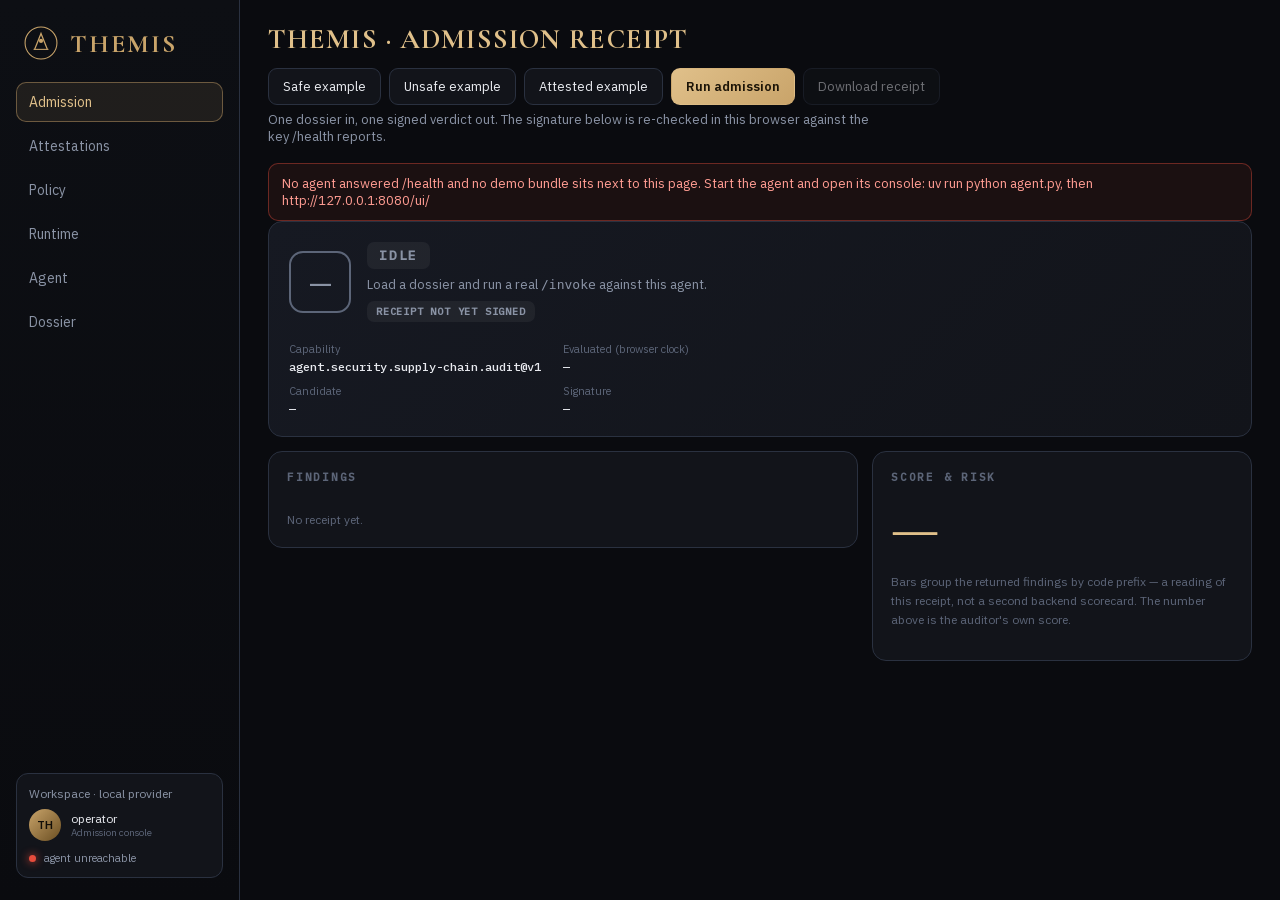
==== commit d05ee767: "chore(satellite): sync themis from aicom monorepo Auto-generated by scripts/mirror_satellites.sh" ====
--- a/ui/index.html
+++ b/ui/index.html
@@ -5,9 +5,7 @@
 <meta name="viewport" content="width=device-width, initial-scale=1.0"/>
 <title>THEMIS — Admission console</title>
 <meta name="description" content="Operator console for the THEMIS admission gate: run a real /invoke, re-verify the receipt signature in the browser, and read exactly what was cryptographically checked."/>
-<link rel="preconnect" href="https://fonts.googleapis.com"/>
-<link rel="preconnect" href="https://fonts.gstatic.com" crossorigin/>
-<link href="https://fonts.googleapis.com/css2?family=Cormorant+Garamond:wght@600;700&family=IBM+Plex+Sans:wght@400;500;600&family=IBM+Plex+Mono:wght@400;500&display=swap" rel="stylesheet"/>
+<link href="fonts/fonts.css" rel="stylesheet" />
 <style>
 :root{
   --bg:#0a0b0f;--panel:#12141a;--panel2:#161922;--line:#2a3140;--ink:#e8eaef;--muted:#8a93a5;--faint:#5c6578;
@@ -36,7 +34,8 @@
 .side-foot{margin-top:auto;padding:12px;border:1px solid var(--line);border-radius:12px;background:var(--panel)}
 .side-foot .ws{font-size:12px;color:var(--muted);margin-bottom:8px}
 .side-foot .user{display:flex;align-items:center;gap:10px}
-.avatar{width:32px;height:32px;border-radius:50%;background:linear-gradient(135deg,var(--gold),#6a4e22);display:grid;place-items:center;font-size:11px;font-weight:700;color:#120e08}
+.avatar{width:32px;height:32px;border-radius:50%;background-color:var(--gold);
+  background-image:linear-gradient(135deg,var(--gold),#6a4e22);display:grid;place-items:center;font-size:11px;font-weight:700;color:#120e08}
 .user-meta{font-size:12px}.user-meta small{display:block;color:var(--faint)}
 .status{display:flex;align-items:center;gap:8px;margin-top:10px;font-size:11px;color:var(--muted)}
 .dot{width:7px;height:7px;border-radius:50%;background:var(--faint);flex:none}
@@ -53,9 +52,33 @@
   font-size:13px;cursor:pointer;transition:.15s}
 .btn:hover:not(:disabled){border-color:rgba(201,164,106,.5);background:var(--panel2)}
 .btn:disabled{opacity:.45;cursor:not-allowed}
-.btn-gold{background:linear-gradient(135deg,var(--gold2),#a9803c);border-color:transparent;color:#140f07;font-weight:600}
-.btn-gold:hover:not(:disabled){box-shadow:0 4px 18px rgba(201,164,106,.28)}
+/* A gradient is a background-IMAGE. If the browser or an extension strips background
+   images (dark-mode add-ons, "don't allow pages to choose colors", forced colors), then
+   `background:linear-gradient(...)` leaves background-color at its initial transparent and
+   the dark label lands straight on the dark page — the primary button reads as blank.
+   So paint a solid gold FIRST and treat the gradient as decoration on top. */
+.btn-gold{background-color:#d9b87d;background-image:linear-gradient(135deg,var(--gold2),var(--gold));
+  border-color:transparent;color:#1c1407;font-weight:700}
+/* `.btn:hover:not(:disabled)` is (0,3,0) and repaints background dark; plain `.btn-gold`
+   is only (0,1,0), so on hover the button went dark while keeping .btn-gold's dark label —
+   the primary action turned into an unreadable blank. Re-assert the gold fill at equal
+   specificity (this rule is later in the sheet, so it wins). */
+.btn-gold:hover:not(:disabled){background-color:#e6c88f;
+  background-image:linear-gradient(135deg,var(--gold2),var(--gold));
+  box-shadow:0 4px 18px rgba(201,164,106,.28)}
+/* a disabled gold button must stay legible — it is the primary action mid-run, not dead */
+.btn-gold:disabled{opacity:1;color:#1c1407}
+.btn.active{border-color:var(--gold);background:rgba(201,164,106,.14);color:var(--gold2)}
+.btn.busy{position:relative;pointer-events:none;padding-left:30px}
+.btn.busy::before{content:"";position:absolute;left:12px;top:50%;width:13px;height:13px;margin-top:-7px;
+  border:2px solid rgba(28,20,7,.35);border-top-color:#1c1407;border-radius:50%;animation:themis-spin .7s linear infinite}
+.btn:not(.btn-gold).busy::before{border-color:rgba(201,164,106,.3);border-top-color:var(--gold2)}
+.btn.pulse{animation:themis-pulse 1.1s ease-out 1}
+@keyframes themis-spin{to{transform:rotate(360deg)}}
+@keyframes themis-pulse{0%{box-shadow:0 0 0 0 rgba(201,164,106,.55)}100%{box-shadow:0 0 0 12px rgba(201,164,106,0)}}
+.badge.ready{background:rgba(201,164,106,.16);color:var(--gold2)}
 .btn.sm{padding:5px 9px;font:500 11px var(--mono);letter-spacing:.04em}
+@media (forced-colors: active){ .btn-gold{border:1px solid ButtonText} }
 
 .view[hidden]{display:none}
 .grid{display:grid;grid-template-columns:1fr 380px;gap:14px;align-items:start}
@@ -923,10 +946,13 @@
     const scenario = bundle.scenarios.find((s) => s.id === wanted);
     if (!scenario) { button.hidden = true; continue; }
     button.textContent = scenario.label || wanted;
-    button.onclick = () => showScenario(scenario);
+    button.onclick = () => { markActiveExample(button); showScenario(scenario); };
   }
   renderAgent();
-  showScenario(bundle.scenarios[0]);
+  const first = bundle.scenarios[0];
+  const firstBtn = Object.entries(buttons).find(([, w]) => w === first.id);
+  markActiveExample(firstBtn ? $(firstBtn[0]) : null);
+  showScenario(first);
 }
 
 async function showScenario(scenario) {
@@ -954,10 +980,65 @@
   box.textContent = message;
 }
 
-async function loadExample(name) {
+const EXAMPLE_LABELS = { safe: "Safe", unsafe: "Unsafe", attested: "Attested" };
+
+async function loadExample(name, kind, btn) {
   const r = await fetch(`/examples/${name}`);
   if (!r.ok) throw new Error(`example ${name} unavailable (${r.status})`);
-  $("payload").value = JSON.stringify(await r.json(), null, 2);
+  const data = await r.json();
+  $("payload").value = JSON.stringify(data, null, 2);
+  markLoaded(kind, data, btn);
+}
+
+// Loading an example only fills the (hidden) dossier textarea, so without this the
+// click leaves the visible admission view unchanged and looks like nothing happened.
+function markActiveExample(btn) {
+  for (const id of ["btn-safe", "btn-unsafe", "btn-attested"]) $(id) && $(id).classList.remove("active");
+  if (btn) btn.classList.add("active");
+}
+
+function markLoaded(kind, data, btn) {
+  markActiveExample(btn);
+  const cand = (data && data.input && data.input.candidate) || {};
+  // Return the hero + panels to a clean pre-run state so nothing from an earlier
+  // receipt lingers and contradicts the "READY" badge.
+  const badge = $("decision-badge");
+  if (badge) { badge.textContent = "READY"; badge.style.background = ""; badge.style.color = ""; badge.className = "badge ready"; }
+  const sub = $("subtitle");
+  if (sub) sub.textContent = `${EXAMPLE_LABELS[kind] || "Dossier"} example loaded — click “Run admission” to evaluate.`;
+  const chip = $("sigchip"); if (chip) { chip.className = "sigchip na"; chip.textContent = "RECEIPT NOT YET SIGNED"; }
+  const shield = $("shield"); if (shield) { shield.textContent = "—"; shield.style.color = ""; shield.style.borderColor = ""; }
+  $("m-cand") && ($("m-cand").textContent = cand.product_id || cand.name || "—");
+  if (cand.capability_id) $("m-cap") && ($("m-cap").textContent = cand.capability_id);
+  $("m-sig") && ($("m-sig").textContent = "—");
+  $("m-ts") && ($("m-ts").textContent = "—");
+  $("score") && ($("score").textContent = "—");
+  $("tier") && clear($("tier"));
+  $("sevbar") && clear($("sevbar"));
+  $("bars") && clear($("bars"));
+  const findings = $("findings"); if (findings) { clear(findings); const h = document.createElement("div"); h.className = "hint"; h.textContent = "No receipt yet — click Run admission."; findings.appendChild(h); }
+  $("btn-dl") && ($("btn-dl").disabled = true);
+  const run = $("btn-run");
+  if (run && !run.hidden) { run.classList.remove("pulse"); void run.offsetWidth; run.classList.add("pulse"); }
+}
+
+// Keep the primary action readable and obviously working while /invoke is in flight
+// (Metis can take a while). Never leave it dimmed with an unreadable label.
+function setRunning(on) {
+  for (const id of ["btn-run", "btn-run2"]) {
+    const b = $(id);
+    if (!b) continue;
+    if (on) {
+      b.dataset.label = b.dataset.label || b.textContent;
+      b.textContent = id === "btn-run2" ? "Evaluating…" : "Running…";
+      b.classList.add("busy");
+      b.disabled = true;
+    } else {
+      b.classList.remove("busy");
+      b.disabled = false;
+      if (b.dataset.label) b.textContent = b.dataset.label;
+    }
+  }
 }
 
 async function run() {
@@ -971,7 +1052,7 @@
     setView("dossier");
     return;
   }
-  for (const id of ["btn-run", "btn-run2"]) $(id).disabled = true;
+  setRunning(true);
   try {
     const r = await fetch("/invoke", {
       method: "POST",
@@ -999,7 +1080,7 @@
   } catch (e) {
     showError(String(e.message || e));
   } finally {
-    for (const id of ["btn-run", "btn-run2"]) $(id).disabled = false;
+    setRunning(false);
   }
 }
 
@@ -1059,9 +1140,9 @@
   const button = e.target.closest("button[data-view]");
   if (button) setView(button.dataset.view);
 });
-$("btn-safe").onclick = () => loadExample("safe_candidate.json").catch((e) => showError(e.message));
-$("btn-unsafe").onclick = () => loadExample("unsafe_candidate.json").catch((e) => showError(e.message));
-$("btn-attested").onclick = () => loadExample("attested_candidate.json").catch((e) => showError(e.message));
+$("btn-safe").onclick = (e) => loadExample("safe_candidate.json", "safe", e.currentTarget).catch((e) => showError(e.message));
+$("btn-unsafe").onclick = (e) => loadExample("unsafe_candidate.json", "unsafe", e.currentTarget).catch((e) => showError(e.message));
+$("btn-attested").onclick = (e) => loadExample("attested_candidate.json", "attested", e.currentTarget).catch((e) => showError(e.message));
 $("btn-run").onclick = run;
 $("btn-run2").onclick = run;
 $("btn-dl").onclick = download;
@@ -1133,9 +1214,14 @@
 
   const demo = new URLSearchParams(location.search).get("demo");
   try {
-    const example = demo === "unsafe" || demo === "reject" ? "unsafe_candidate.json"
-      : demo === "attested" ? "attested_candidate.json" : "safe_candidate.json";
-    await loadExample(example);
+    const kind = demo === "unsafe" || demo === "reject" ? "unsafe"
+      : demo === "attested" ? "attested" : "safe";
+    // Pass the kind + button so the console shows WHICH dossier is preloaded. Without
+    // this the page booted with a dossier already in hand while the hero still read
+    // "IDLE — load a dossier", which is why the buttons felt inert.
+    const file = { safe: "safe_candidate.json", unsafe: "unsafe_candidate.json", attested: "attested_candidate.json" }[kind];
+    const btnId = { safe: "btn-safe", unsafe: "btn-unsafe", attested: "btn-attested" }[kind];
+    await loadExample(file, kind, $(btnId));
   } catch (e) {
     showError(String(e.message || e));
   }
--- a/ui/fonts/fonts.css
+++ b/ui/fonts/fonts.css
@@ -0,0 +1,364 @@
+/* Mirrored from Google Fonts by scripts/selfhost_google_fonts.py — do not
+   hand-edit. Faces and unicode-range are Google's, verbatim; only the src
+   URLs are local, so no visitor's address reaches a third party for a font. */
+/* source: https://fonts.googleapis.com/css2?family=Cormorant+Garamond:wght@600;700&family=IBM+Plex+Sans:wght@400;500;600&family=IBM+Plex+Mono:wght@400;500&display=swap */
+/* cyrillic-ext */
+@font-face {
+  font-family: 'Cormorant Garamond';
+  font-style: normal;
+  font-weight: 600;
+  font-display: swap;
+  src: url(cormorantgaramond-co3bmX5slCNuHLi8bLeY9MK7whWMhyjYpHtKky2F7i6C.woff2) format('woff2');
+  unicode-range: U+0460-052F, U+1C80-1C8A, U+20B4, U+2DE0-2DFF, U+A640-A69F, U+FE2E-FE2F;
+}
+/* cyrillic */
+@font-face {
+  font-family: 'Cormorant Garamond';
+  font-style: normal;
+  font-weight: 600;
+  font-display: swap;
+  src: url(cormorantgaramond-co3bmX5slCNuHLi8bLeY9MK7whWMhyjYrXtKky2F7i6C.woff2) format('woff2');
+  unicode-range: U+0301, U+0400-045F, U+0490-0491, U+04B0-04B1, U+2116;
+}
+/* vietnamese */
+@font-face {
+  font-family: 'Cormorant Garamond';
+  font-style: normal;
+  font-weight: 600;
+  font-display: swap;
+  src: url(cormorantgaramond-co3bmX5slCNuHLi8bLeY9MK7whWMhyjYpntKky2F7i6C.woff2) format('woff2');
+  unicode-range: U+0102-0103, U+0110-0111, U+0128-0129, U+0168-0169, U+01A0-01A1, U+01AF-01B0, U+0300-0301, U+0303-0304, U+0308-0309, U+0323, U+0329, U+1EA0-1EF9, U+20AB;
+}
+/* latin-ext */
+@font-face {
+  font-family: 'Cormorant Garamond';
+  font-style: normal;
+  font-weight: 600;
+  font-display: swap;
+  src: url(cormorantgaramond-co3bmX5slCNuHLi8bLeY9MK7whWMhyjYp3tKky2F7i6C.woff2) format('woff2');
+  unicode-range: U+0100-02BA, U+02BD-02C5, U+02C7-02CC, U+02CE-02D7, U+02DD-02FF, U+0304, U+0308, U+0329, U+1D00-1DBF, U+1E00-1E9F, U+1EF2-1EFF, U+2020, U+20A0-20AB, U+20AD-20C0, U+2113, U+2C60-2C7F, U+A720-A7FF;
+}
+/* latin */
+@font-face {
+  font-family: 'Cormorant Garamond';
+  font-style: normal;
+  font-weight: 600;
+  font-display: swap;
+  src: url(cormorantgaramond-co3bmX5slCNuHLi8bLeY9MK7whWMhyjYqXtKky2F7g.woff2) format('woff2');
+  unicode-range: U+0000-00FF, U+0131, U+0152-0153, U+02BB-02BC, U+02C6, U+02DA, U+02DC, U+0304, U+0308, U+0329, U+2000-206F, U+20AC, U+2122, U+2191, U+2193, U+2212, U+2215, U+FEFF, U+FFFD;
+}
+/* cyrillic-ext */
+@font-face {
+  font-family: 'Cormorant Garamond';
+  font-style: normal;
+  font-weight: 700;
+  font-display: swap;
+  src: url(cormorantgaramond-co3bmX5slCNuHLi8bLeY9MK7whWMhyjYpHtKky2F7i6C.woff2) format('woff2');
+  unicode-range: U+0460-052F, U+1C80-1C8A, U+20B4, U+2DE0-2DFF, U+A640-A69F, U+FE2E-FE2F;
+}
+/* cyrillic */
+@font-face {
+  font-family: 'Cormorant Garamond';
+  font-style: normal;
+  font-weight: 700;
+  font-display: swap;
+  src: url(cormorantgaramond-co3bmX5slCNuHLi8bLeY9MK7whWMhyjYrXtKky2F7i6C.woff2) format('woff2');
+  unicode-range: U+0301, U+0400-045F, U+0490-0491, U+04B0-04B1, U+2116;
+}
+/* vietnamese */
+@font-face {
+  font-family: 'Cormorant Garamond';
+  font-style: normal;
+  font-weight: 700;
+  font-display: swap;
+  src: url(cormorantgaramond-co3bmX5slCNuHLi8bLeY9MK7whWMhyjYpntKky2F7i6C.woff2) format('woff2');
+  unicode-range: U+0102-0103, U+0110-0111, U+0128-0129, U+0168-0169, U+01A0-01A1, U+01AF-01B0, U+0300-0301, U+0303-0304, U+0308-0309, U+0323, U+0329, U+1EA0-1EF9, U+20AB;
+}
+/* latin-ext */
+@font-face {
+  font-family: 'Cormorant Garamond';
+  font-style: normal;
+  font-weight: 700;
+  font-display: swap;
+  src: url(cormorantgaramond-co3bmX5slCNuHLi8bLeY9MK7whWMhyjYp3tKky2F7i6C.woff2) format('woff2');
+  unicode-range: U+0100-02BA, U+02BD-02C5, U+02C7-02CC, U+02CE-02D7, U+02DD-02FF, U+0304, U+0308, U+0329, U+1D00-1DBF, U+1E00-1E9F, U+1EF2-1EFF, U+2020, U+20A0-20AB, U+20AD-20C0, U+2113, U+2C60-2C7F, U+A720-A7FF;
+}
+/* latin */
+@font-face {
+  font-family: 'Cormorant Garamond';
+  font-style: normal;
+  font-weight: 700;
+  font-display: swap;
+  src: url(cormorantgaramond-co3bmX5slCNuHLi8bLeY9MK7whWMhyjYqXtKky2F7g.woff2) format('woff2');
+  unicode-range: U+0000-00FF, U+0131, U+0152-0153, U+02BB-02BC, U+02C6, U+02DA, U+02DC, U+0304, U+0308, U+0329, U+2000-206F, U+20AC, U+2122, U+2191, U+2193, U+2212, U+2215, U+FEFF, U+FFFD;
+}
+/* cyrillic-ext */
+@font-face {
+  font-family: 'IBM Plex Mono';
+  font-style: normal;
+  font-weight: 400;
+  font-display: swap;
+  src: url(ibmplexmono--F63fjptAgt5VM-kVkqdyU8n1iIq131nj-otFQ.woff2) format('woff2');
+  unicode-range: U+0460-052F, U+1C80-1C8A, U+20B4, U+2DE0-2DFF, U+A640-A69F, U+FE2E-FE2F;
+}
+/* cyrillic */
+@font-face {
+  font-family: 'IBM Plex Mono';
+  font-style: normal;
+  font-weight: 400;
+  font-display: swap;
+  src: url(ibmplexmono--F63fjptAgt5VM-kVkqdyU8n1isq131nj-otFQ.woff2) format('woff2');
+  unicode-range: U+0301, U+0400-045F, U+0490-0491, U+04B0-04B1, U+2116;
+}
+/* vietnamese */
+@font-face {
+  font-family: 'IBM Plex Mono';
+  font-style: normal;
+  font-weight: 400;
+  font-display: swap;
+  src: url(ibmplexmono--F63fjptAgt5VM-kVkqdyU8n1iAq131nj-otFQ.woff2) format('woff2');
+  unicode-range: U+0102-0103, U+0110-0111, U+0128-0129, U+0168-0169, U+01A0-01A1, U+01AF-01B0, U+0300-0301, U+0303-0304, U+0308-0309, U+0323, U+0329, U+1EA0-1EF9, U+20AB;
+}
+/* latin-ext */
+@font-face {
+  font-family: 'IBM Plex Mono';
+  font-style: normal;
+  font-weight: 400;
+  font-display: swap;
+  src: url(ibmplexmono--F63fjptAgt5VM-kVkqdyU8n1iEq131nj-otFQ.woff2) format('woff2');
+  unicode-range: U+0100-02BA, U+02BD-02C5, U+02C7-02CC, U+02CE-02D7, U+02DD-02FF, U+0304, U+0308, U+0329, U+1D00-1DBF, U+1E00-1E9F, U+1EF2-1EFF, U+2020, U+20A0-20AB, U+20AD-20C0, U+2113, U+2C60-2C7F, U+A720-A7FF;
+}
+/* latin */
+@font-face {
+  font-family: 'IBM Plex Mono';
+  font-style: normal;
+  font-weight: 400;
+  font-display: swap;
+  src: url(ibmplexmono--F63fjptAgt5VM-kVkqdyU8n1i8q131nj-o.woff2) format('woff2');
+  unicode-range: U+0000-00FF, U+0131, U+0152-0153, U+02BB-02BC, U+02C6, U+02DA, U+02DC, U+0304, U+0308, U+0329, U+2000-206F, U+20AC, U+2122, U+2191, U+2193, U+2212, U+2215, U+FEFF, U+FFFD;
+}
+/* cyrillic-ext */
+@font-face {
+  font-family: 'IBM Plex Mono';
+  font-style: normal;
+  font-weight: 500;
+  font-display: swap;
+  src: url(ibmplexmono--F6qfjptAgt5VM-kVkqdyU8n3twJwl1FgsAXHNlYzg.woff2) format('woff2');
+  unicode-range: U+0460-052F, U+1C80-1C8A, U+20B4, U+2DE0-2DFF, U+A640-A69F, U+FE2E-FE2F;
+}
+/* cyrillic */
+@font-face {
+  font-family: 'IBM Plex Mono';
+  font-style: normal;
+  font-weight: 500;
+  font-display: swap;
+  src: url(ibmplexmono--F6qfjptAgt5VM-kVkqdyU8n3twJwlRFgsAXHNlYzg.woff2) format('woff2');
+  unicode-range: U+0301, U+0400-045F, U+0490-0491, U+04B0-04B1, U+2116;
+}
+/* vietnamese */
+@font-face {
+  font-family: 'IBM Plex Mono';
+  font-style: normal;
+  font-weight: 500;
+  font-display: swap;
+  src: url(ibmplexmono--F6qfjptAgt5VM-kVkqdyU8n3twJwl9FgsAXHNlYzg.woff2) format('woff2');
+  unicode-range: U+0102-0103, U+0110-0111, U+0128-0129, U+0168-0169, U+01A0-01A1, U+01AF-01B0, U+0300-0301, U+0303-0304, U+0308-0309, U+0323, U+0329, U+1EA0-1EF9, U+20AB;
+}
+/* latin-ext */
+@font-face {
+  font-family: 'IBM Plex Mono';
+  font-style: normal;
+  font-weight: 500;
+  font-display: swap;
+  src: url(ibmplexmono--F6qfjptAgt5VM-kVkqdyU8n3twJwl5FgsAXHNlYzg.woff2) format('woff2');
+  unicode-range: U+0100-02BA, U+02BD-02C5, U+02C7-02CC, U+02CE-02D7, U+02DD-02FF, U+0304, U+0308, U+0329, U+1D00-1DBF, U+1E00-1E9F, U+1EF2-1EFF, U+2020, U+20A0-20AB, U+20AD-20C0, U+2113, U+2C60-2C7F, U+A720-A7FF;
+}
+/* latin */
+@font-face {
+  font-family: 'IBM Plex Mono';
+  font-style: normal;
+  font-weight: 500;
+  font-display: swap;
+  src: url(ibmplexmono--F6qfjptAgt5VM-kVkqdyU8n3twJwlBFgsAXHNk.woff2) format('woff2');
+  unicode-range: U+0000-00FF, U+0131, U+0152-0153, U+02BB-02BC, U+02C6, U+02DA, U+02DC, U+0304, U+0308, U+0329, U+2000-206F, U+20AC, U+2122, U+2191, U+2193, U+2212, U+2215, U+FEFF, U+FFFD;
+}
+/* cyrillic-ext */
+@font-face {
+  font-family: 'IBM Plex Sans';
+  font-style: normal;
+  font-weight: 400;
+  font-stretch: 100%;
+  font-display: swap;
+  src: url(ibmplexsans-zYXzKVElMYYaJe8bpLHnCwDKr932-G7dytD-Dmu1syxTKYbSB4ZhRNU.woff2) format('woff2');
+  unicode-range: U+0460-052F, U+1C80-1C8A, U+20B4, U+2DE0-2DFF, U+A640-A69F, U+FE2E-FE2F;
+}
+/* cyrillic */
+@font-face {
+  font-family: 'IBM Plex Sans';
+  font-style: normal;
+  font-weight: 400;
+  font-stretch: 100%;
+  font-display: swap;
+  src: url(ibmplexsans-zYXzKVElMYYaJe8bpLHnCwDKr932-G7dytD-Dmu1syxaKYbSB4ZhRNU.woff2) format('woff2');
+  unicode-range: U+0301, U+0400-045F, U+0490-0491, U+04B0-04B1, U+2116;
+}
+/* greek */
+@font-face {
+  font-family: 'IBM Plex Sans';
+  font-style: normal;
+  font-weight: 400;
+  font-stretch: 100%;
+  font-display: swap;
+  src: url(ibmplexsans-zYXzKVElMYYaJe8bpLHnCwDKr932-G7dytD-Dmu1syxdKYbSB4ZhRNU.woff2) format('woff2');
+  unicode-range: U+0370-0377, U+037A-037F, U+0384-038A, U+038C, U+038E-03A1, U+03A3-03FF;
+}
+/* vietnamese */
+@font-face {
+  font-family: 'IBM Plex Sans';
+  font-style: normal;
+  font-weight: 400;
+  font-stretch: 100%;
+  font-display: swap;
+  src: url(ibmplexsans-zYXzKVElMYYaJe8bpLHnCwDKr932-G7dytD-Dmu1syxRKYbSB4ZhRNU.woff2) format('woff2');
+  unicode-range: U+0102-0103, U+0110-0111, U+0128-0129, U+0168-0169, U+01A0-01A1, U+01AF-01B0, U+0300-0301, U+0303-0304, U+0308-0309, U+0323, U+0329, U+1EA0-1EF9, U+20AB;
+}
+/* latin-ext */
+@font-face {
+  font-family: 'IBM Plex Sans';
+  font-style: normal;
+  font-weight: 400;
+  font-stretch: 100%;
+  font-display: swap;
+  src: url(ibmplexsans-zYXzKVElMYYaJe8bpLHnCwDKr932-G7dytD-Dmu1syxQKYbSB4ZhRNU.woff2) format('woff2');
+  unicode-range: U+0100-02BA, U+02BD-02C5, U+02C7-02CC, U+02CE-02D7, U+02DD-02FF, U+0304, U+0308, U+0329, U+1D00-1DBF, U+1E00-1E9F, U+1EF2-1EFF, U+2020, U+20A0-20AB, U+20AD-20C0, U+2113, U+2C60-2C7F, U+A720-A7FF;
+}
+/* latin */
+@font-face {
+  font-family: 'IBM Plex Sans';
+  font-style: normal;
+  font-weight: 400;
+  font-stretch: 100%;
+  font-display: swap;
+  src: url(ibmplexsans-zYXzKVElMYYaJe8bpLHnCwDKr932-G7dytD-Dmu1syxeKYbSB4Zh.woff2) format('woff2');
+  unicode-range: U+0000-00FF, U+0131, U+0152-0153, U+02BB-02BC, U+02C6, U+02DA, U+02DC, U+0304, U+0308, U+0329, U+2000-206F, U+20AC, U+2122, U+2191, U+2193, U+2212, U+2215, U+FEFF, U+FFFD;
+}
+/* cyrillic-ext */
+@font-face {
+  font-family: 'IBM Plex Sans';
+  font-style: normal;
+  font-weight: 500;
+  font-stretch: 100%;
+  font-display: swap;
+  src: url(ibmplexsans-zYXzKVElMYYaJe8bpLHnCwDKr932-G7dytD-Dmu1syxTKYbSB4ZhRNU.woff2) format('woff2');
+  unicode-range: U+0460-052F, U+1C80-1C8A, U+20B4, U+2DE0-2DFF, U+A640-A69F, U+FE2E-FE2F;
+}
+/* cyrillic */
+@font-face {
+  font-family: 'IBM Plex Sans';
+  font-style: normal;
+  font-weight: 500;
+  font-stretch: 100%;
+  font-display: swap;
+  src: url(ibmplexsans-zYXzKVElMYYaJe8bpLHnCwDKr932-G7dytD-Dmu1syxaKYbSB4ZhRNU.woff2) format('woff2');
+  unicode-range: U+0301, U+0400-045F, U+0490-0491, U+04B0-04B1, U+2116;
+}
+/* greek */
+@font-face {
+  font-family: 'IBM Plex Sans';
+  font-style: normal;
+  font-weight: 500;
+  font-stretch: 100%;
+  font-display: swap;
+  src: url(ibmplexsans-zYXzKVElMYYaJe8bpLHnCwDKr932-G7dytD-Dmu1syxdKYbSB4ZhRNU.woff2) format('woff2');
+  unicode-range: U+0370-0377, U+037A-037F, U+0384-038A, U+038C, U+038E-03A1, U+03A3-03FF;
+}
+/* vietnamese */
+@font-face {
+  font-family: 'IBM Plex Sans';
+  font-style: normal;
+  font-weight: 500;
+  font-stretch: 100%;
+  font-display: swap;
+  src: url(ibmplexsans-zYXzKVElMYYaJe8bpLHnCwDKr932-G7dytD-Dmu1syxRKYbSB4ZhRNU.woff2) format('woff2');
+  unicode-range: U+0102-0103, U+0110-0111, U+0128-0129, U+0168-0169, U+01A0-01A1, U+01AF-01B0, U+0300-0301, U+0303-0304, U+0308-0309, U+0323, U+0329, U+1EA0-1EF9, U+20AB;
+}
+/* latin-ext */
+@font-face {
+  font-family: 'IBM Plex Sans';
+  font-style: normal;
+  font-weight: 500;
+  font-stretch: 100%;
+  font-display: swap;
+  src: url(ibmplexsans-zYXzKVElMYYaJe8bpLHnCwDKr932-G7dytD-Dmu1syxQKYbSB4ZhRNU.woff2) format('woff2');
+  unicode-range: U+0100-02BA, U+02BD-02C5, U+02C7-02CC, U+02CE-02D7, U+02DD-02FF, U+0304, U+0308, U+0329, U+1D00-1DBF, U+1E00-1E9F, U+1EF2-1EFF, U+2020, U+20A0-20AB, U+20AD-20C0, U+2113, U+2C60-2C7F, U+A720-A7FF;
+}
+/* latin */
+@font-face {
+  font-family: 'IBM Plex Sans';
+  font-style: normal;
+  font-weight: 500;
+  font-stretch: 100%;
+  font-display: swap;
+  src: url(ibmplexsans-zYXzKVElMYYaJe8bpLHnCwDKr932-G7dytD-Dmu1syxeKYbSB4Zh.woff2) format('woff2');
+  unicode-range: U+0000-00FF, U+0131, U+0152-0153, U+02BB-02BC, U+02C6, U+02DA, U+02DC, U+0304, U+0308, U+0329, U+2000-206F, U+20AC, U+2122, U+2191, U+2193, U+2212, U+2215, U+FEFF, U+FFFD;
+}
+/* cyrillic-ext */
+@font-face {
+  font-family: 'IBM Plex Sans';
+  font-style: normal;
+  font-weight: 600;
+  font-stretch: 100%;
+  font-display: swap;
+  src: url(ibmplexsans-zYXzKVElMYYaJe8bpLHnCwDKr932-G7dytD-Dmu1syxTKYbSB4ZhRNU.woff2) format('woff2');
+  unicode-range: U+0460-052F, U+1C80-1C8A, U+20B4, U+2DE0-2DFF, U+A640-A69F, U+FE2E-FE2F;
+}
+/* cyrillic */
+@font-face {
+  font-family: 'IBM Plex Sans';
+  font-style: normal;
+  font-weight: 600;
+  font-stretch: 100%;
+  font-display: swap;
+  src: url(ibmplexsans-zYXzKVElMYYaJe8bpLHnCwDKr932-G7dytD-Dmu1syxaKYbSB4ZhRNU.woff2) format('woff2');
+  unicode-range: U+0301, U+0400-045F, U+0490-0491, U+04B0-04B1, U+2116;
+}
+/* greek */
+@font-face {
+  font-family: 'IBM Plex Sans';
+  font-style: normal;
+  font-weight: 600;
+  font-stretch: 100%;
+  font-display: swap;
+  src: url(ibmplexsans-zYXzKVElMYYaJe8bpLHnCwDKr932-G7dytD-Dmu1syxdKYbSB4ZhRNU.woff2) format('woff2');
+  unicode-range: U+0370-0377, U+037A-037F, U+0384-038A, U+038C, U+038E-03A1, U+03A3-03FF;
+}
+/* vietnamese */
+@font-face {
+  font-family: 'IBM Plex Sans';
+  font-style: normal;
+  font-weight: 600;
+  font-stretch: 100%;
+  font-display: swap;
+  src: url(ibmplexsans-zYXzKVElMYYaJe8bpLHnCwDKr932-G7dytD-Dmu1syxRKYbSB4ZhRNU.woff2) format('woff2');
+  unicode-range: U+0102-0103, U+0110-0111, U+0128-0129, U+0168-0169, U+01A0-01A1, U+01AF-01B0, U+0300-0301, U+0303-0304, U+0308-0309, U+0323, U+0329, U+1EA0-1EF9, U+20AB;
+}
+/* latin-ext */
+@font-face {
+  font-family: 'IBM Plex Sans';
+  font-style: normal;
+  font-weight: 600;
+  font-stretch: 100%;
+  font-display: swap;
+  src: url(ibmplexsans-zYXzKVElMYYaJe8bpLHnCwDKr932-G7dytD-Dmu1syxQKYbSB4ZhRNU.woff2) format('woff2');
+  unicode-range: U+0100-02BA, U+02BD-02C5, U+02C7-02CC, U+02CE-02D7, U+02DD-02FF, U+0304, U+0308, U+0329, U+1D00-1DBF, U+1E00-1E9F, U+1EF2-1EFF, U+2020, U+20A0-20AB, U+20AD-20C0, U+2113, U+2C60-2C7F, U+A720-A7FF;
+}
+/* latin */
+@font-face {
+  font-family: 'IBM Plex Sans';
+  font-style: normal;
+  font-weight: 600;
+  font-stretch: 100%;
+  font-display: swap;
+  src: url(ibmplexsans-zYXzKVElMYYaJe8bpLHnCwDKr932-G7dytD-Dmu1syxeKYbSB4Zh.woff2) format('woff2');
+  unicode-range: U+0000-00FF, U+0131, U+0152-0153, U+02BB-02BC, U+02C6, U+02DA, U+02DC, U+0304, U+0308, U+0329, U+2000-206F, U+20AC, U+2122, U+2191, U+2193, U+2212, U+2215, U+FEFF, U+FFFD;
+}
